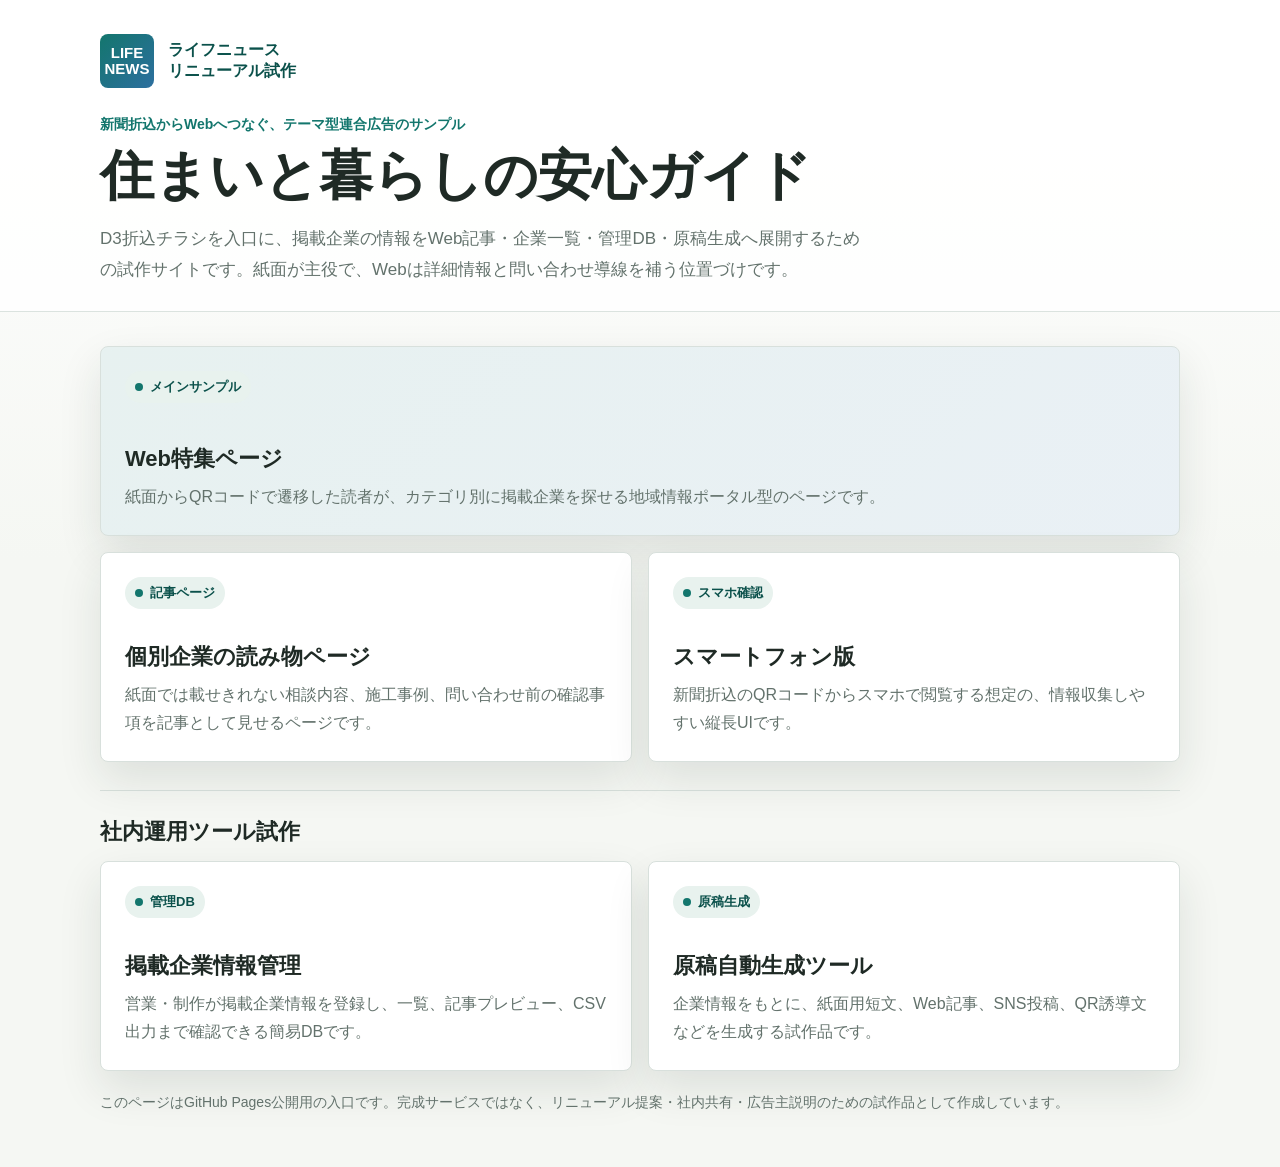
==== docs/index.html @ 5e4cc141 "Add files via upload" ====
<!doctype html>
<html lang="ja">
<head>
  <meta charset="utf-8">
  <meta name="viewport" content="width=device-width, initial-scale=1">
  <title>ライフニュース リニューアル試作サイト</title>
  <style>
    :root {
      --ink: #1f2a25;
      --muted: #63726c;
      --bg: #f5f7f3;
      --card: #ffffff;
      --line: #d8e0dc;
      --green: #13766d;
      --blue: #2d6f9f;
      --amber: #b9822f;
      --shadow: 0 18px 44px rgba(25, 42, 37, .11);
    }

    * { box-sizing: border-box; }

    body {
      margin: 0;
      color: var(--ink);
      font-family: "Hiragino Kaku Gothic ProN", "Yu Gothic", "Meiryo", sans-serif;
      letter-spacing: 0;
      background:
        linear-gradient(180deg, #ffffff 0, var(--bg) 560px),
        radial-gradient(circle at 15% 0%, rgba(19, 118, 109, .10), transparent 430px);
    }

    a { color: inherit; }

    .wrap {
      width: min(1080px, calc(100% - 40px));
      margin: 0 auto;
    }

    header {
      padding: 34px 0 26px;
      border-bottom: 1px solid rgba(216, 224, 220, .9);
      background: rgba(255, 255, 255, .88);
    }

    .brand {
      display: flex;
      align-items: center;
      gap: 14px;
      margin-bottom: 28px;
      color: #0b514b;
      font-weight: 900;
    }

    .mark {
      width: 54px;
      height: 54px;
      display: grid;
      place-items: center;
      border-radius: 8px;
      color: #fff;
      background: linear-gradient(135deg, var(--green), var(--blue));
      line-height: 1.05;
      font-size: 15px;
      text-align: center;
    }

    .eyebrow {
      margin: 0 0 10px;
      color: var(--green);
      font-size: 14px;
      font-weight: 800;
    }

    h1 {
      margin: 0;
      font-size: clamp(30px, 6vw, 54px);
      line-height: 1.15;
      letter-spacing: 0;
    }

    .lead {
      max-width: 760px;
      margin: 18px 0 0;
      color: var(--muted);
      font-size: 17px;
      line-height: 1.8;
    }

    main {
      padding: 34px 0 52px;
    }

    .grid {
      display: grid;
      grid-template-columns: repeat(2, minmax(0, 1fr));
      gap: 16px;
    }

    .card {
      min-height: 210px;
      display: flex;
      flex-direction: column;
      justify-content: space-between;
      gap: 22px;
      padding: 24px;
      border: 1px solid var(--line);
      border-radius: 8px;
      background: var(--card);
      box-shadow: var(--shadow);
      text-decoration: none;
    }

    .card strong {
      display: block;
      margin-bottom: 10px;
      font-size: 22px;
      line-height: 1.35;
    }

    .card p {
      margin: 0;
      color: var(--muted);
      line-height: 1.75;
    }

    .tag {
      display: inline-flex;
      width: fit-content;
      align-items: center;
      gap: 7px;
      padding: 7px 10px;
      border-radius: 999px;
      color: #0b514b;
      background: #e8f2ee;
      font-size: 13px;
      font-weight: 800;
    }

    .tag::before {
      content: "";
      width: 8px;
      height: 8px;
      border-radius: 50%;
      background: var(--green);
    }

    .wide {
      grid-column: span 2;
      min-height: 190px;
      background:
        linear-gradient(135deg, rgba(19, 118, 109, .10), rgba(45, 111, 159, .10)),
        #fff;
    }

    .tools {
      margin-top: 28px;
      padding-top: 26px;
      border-top: 1px solid var(--line);
    }

    .tools h2 {
      margin: 0 0 14px;
      font-size: 22px;
    }

    .note {
      margin: 20px 0 0;
      color: var(--muted);
      font-size: 14px;
      line-height: 1.7;
    }

    @media (max-width: 760px) {
      .wrap {
        width: min(100% - 28px, 1080px);
      }

      header {
        padding-top: 24px;
      }

      .grid {
        grid-template-columns: 1fr;
      }

      .wide {
        grid-column: auto;
      }

      .card {
        min-height: auto;
        padding: 20px;
      }
    }
  </style>
</head>
<body>
  <header>
    <div class="wrap">
      <div class="brand">
        <div class="mark">LIFE<br>NEWS</div>
        <div>ライフニュース<br>リニューアル試作</div>
      </div>
      <p class="eyebrow">新聞折込からWebへつなぐ、テーマ型連合広告のサンプル</p>
      <h1>住まいと暮らしの安心ガイド</h1>
      <p class="lead">D3折込チラシを入口に、掲載企業の情報をWeb記事・企業一覧・管理DB・原稿生成へ展開するための試作サイトです。紙面が主役で、Webは詳細情報と問い合わせ導線を補う位置づけです。</p>
    </div>
  </header>

  <main>
    <div class="wrap">
      <div class="grid">
        <a class="card wide" href="life-news-web.html?desktop-preview">
          <span class="tag">メインサンプル</span>
          <div>
            <strong>Web特集ページ</strong>
            <p>紙面からQRコードで遷移した読者が、カテゴリ別に掲載企業を探せる地域情報ポータル型のページです。</p>
          </div>
        </a>

        <a class="card" href="life-news-company.html?id=azuma&v=article1">
          <span class="tag">記事ページ</span>
          <div>
            <strong>個別企業の読み物ページ</strong>
            <p>紙面では載せきれない相談内容、施工事例、問い合わせ前の確認事項を記事として見せるページです。</p>
          </div>
        </a>

        <a class="card" href="life-news-mobile.html">
          <span class="tag">スマホ確認</span>
          <div>
            <strong>スマートフォン版</strong>
            <p>新聞折込のQRコードからスマホで閲覧する想定の、情報収集しやすい縦長UIです。</p>
          </div>
        </a>
      </div>

      <section class="tools">
        <h2>社内運用ツール試作</h2>
        <div class="grid">
          <a class="card" href="life-news-admin.html">
            <span class="tag">管理DB</span>
            <div>
              <strong>掲載企業情報管理</strong>
              <p>営業・制作が掲載企業情報を登録し、一覧、記事プレビュー、CSV出力まで確認できる簡易DBです。</p>
            </div>
          </a>

          <a class="card" href="life-news-copy-generator.html">
            <span class="tag">原稿生成</span>
            <div>
              <strong>原稿自動生成ツール</strong>
              <p>企業情報をもとに、紙面用短文、Web記事、SNS投稿、QR誘導文などを生成する試作品です。</p>
            </div>
          </a>
        </div>
        <p class="note">このページはGitHub Pages公開用の入口です。完成サービスではなく、リニューアル提案・社内共有・広告主説明のための試作品として作成しています。</p>
      </section>
    </div>
  </main>
</body>
</html>
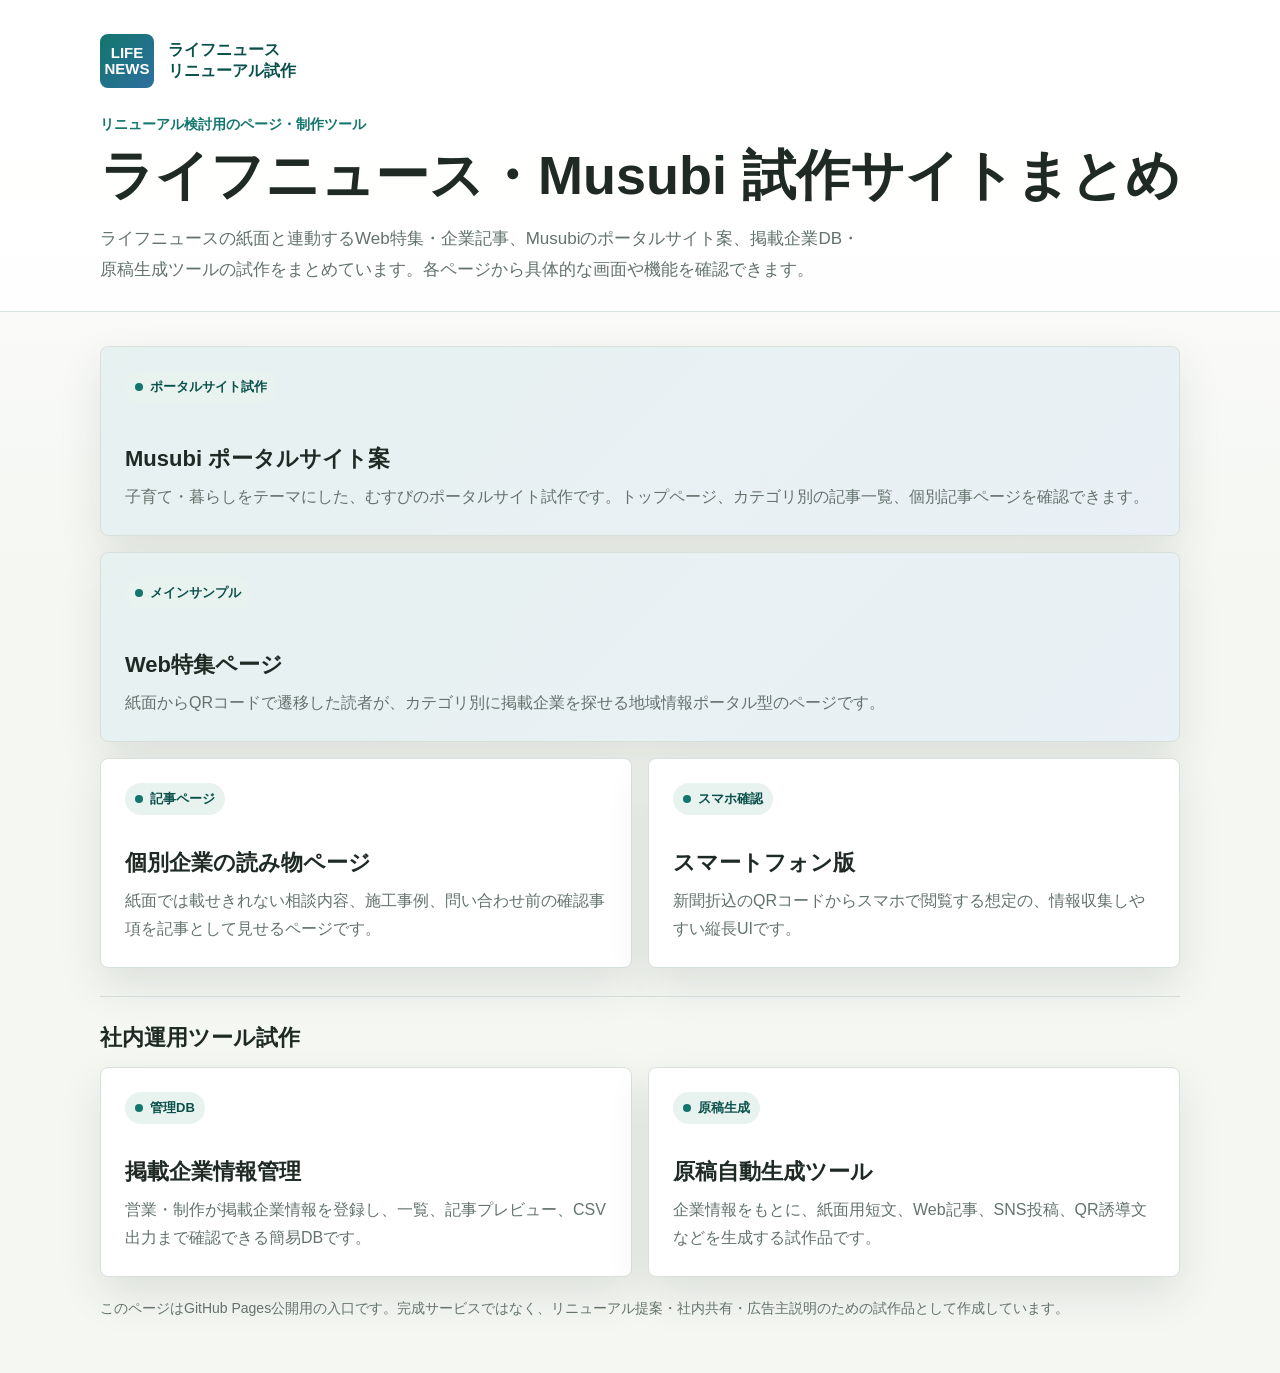
==== commit ee2dcb2d: "Link Musubi portal from prototype hub" ====
--- a/docs/index.html
+++ b/docs/index.html
@@ -201,15 +201,24 @@
         <div class="mark">LIFE<br>NEWS</div>
         <div>ライフニュース<br>リニューアル試作</div>
       </div>
-      <p class="eyebrow">新聞折込からWebへつなぐ、テーマ型連合広告のサンプル</p>
-      <h1>住まいと暮らしの安心ガイド</h1>
-      <p class="lead">D3折込チラシを入口に、掲載企業の情報をWeb記事・企業一覧・管理DB・原稿生成へ展開するための試作サイトです。紙面が主役で、Webは詳細情報と問い合わせ導線を補う位置づけです。</p>
+      <p class="eyebrow">リニューアル検討用のページ・制作ツール</p>
+      <h1>ライフニュース・Musubi 試作サイトまとめ</h1>
+      <p class="lead">ライフニュースの紙面と連動するWeb特集・企業記事、Musubiのポータルサイト案、掲載企業DB・原稿生成ツールの試作をまとめています。各ページから具体的な画面や機能を確認できます。</p>
     </div>
   </header>
 
   <main>
     <div class="wrap">
       <div class="grid">
+        <a class="card wide" href="musubi-portal/index.html">
+          <span class="tag">ポータルサイト試作</span>
+          <div>
+            <strong>Musubi ポータルサイト案</strong>
+            <p>子育て・暮らしをテーマにした、むすびのポータルサイト試作です。トップページ、カテゴリ別の記事一覧、個別記事ページを確認できます。</p>
+          </div>
+        </a>
+
+
         <a class="card wide" href="life-news-web.html?desktop-preview">
           <span class="tag">メインサンプル</span>
           <div>
